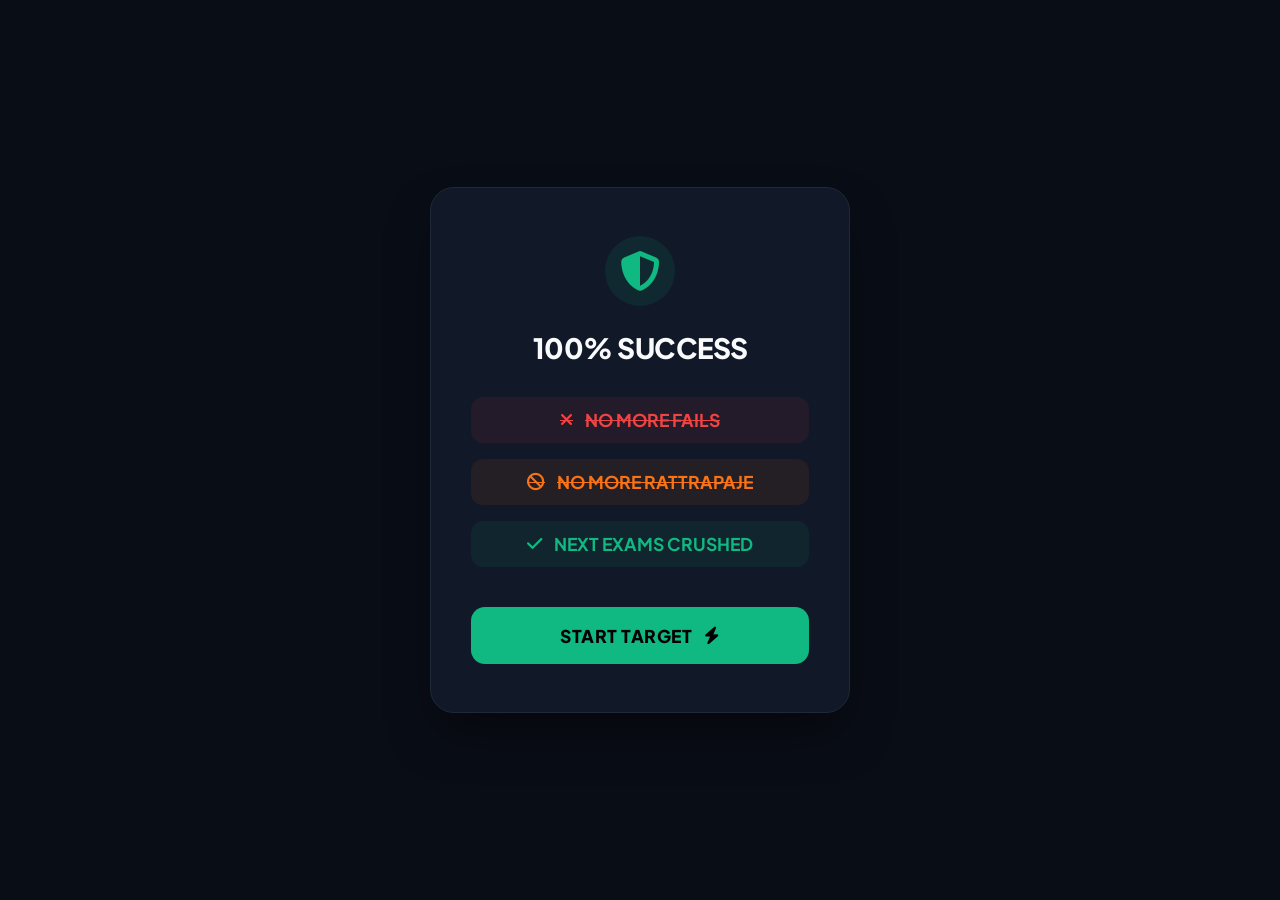
==== index.html @ 5bf4e52f "hehe" ====
<!DOCTYPE html>
<html lang="en">
<head>
    <meta charset="UTF-8">
    <meta name="viewport" content="width=device-width, initial-scale=1.0">
    <title>No Ratrapaje</title>
    <link rel="stylesheet" href="style.css">
    <link rel="icon" type="image/x-icon" href="no-entry.png">
    <link rel="stylesheet" href="https://cdnjs.cloudflare.com/ajax/libs/font-awesome/6.4.0/css/all.min.css">
</head>
<body>

    <div class="focus-card">
        <div class="icon-shield">
            <i class="fa-solid fa-shield-halved"></i>
        </div>
        
        <h1>100% SUCCESS</h1>
        
        <div class="rules-list">
            <p class="rule rule-fail"><i class="fa-solid fa-xmark"></i> NO MORE FAILS</p>
            <p class="rule rule-rat"><i class="fa-solid fa-ban"></i> NO MORE RATTRAPAJE</p>
            <p class="rule rule-win"><i class="fa-solid fa-check"></i> NEXT EXAMS CRUSHED</p>
        </div>

        <a href="3lahm9ritich.html" class="btn-start" id="start-btn">
            START TARGET <i class="fa-solid fa-bolt"></i>
        </a>
    </div>

    <script src="script.js"></script>
</body>
</html>
---- style.css ----
@import url('https://fonts.googleapis.com/css2?family=Plus+Jakarta+Sans:wght@500;700;800&display=swap');

* {
    margin: 0;
    padding: 0;
    box-sizing: border-box;
    font-family: 'Plus Jakarta Sans', sans-serif;
}

body {
    background-color: #090d16;
    height: 100vh;
    display: flex;
    justify-content: center;
    align-items: center;
    overflow: hidden;
}

.focus-card {
    background: #111827;
    border: 1px solid #1f2937;
    padding: 3rem 2.5rem;
    border-radius: 24px;
    text-align: center;
    max-width: 420px;
    width: 90%;
    box-shadow: 0 25px 50px -12px rgba(0, 0, 0, 0.5);
    transition: transform 0.3s cubic-bezier(0.175, 0.885, 0.32, 1.275);
}

.focus-card:hover {
    transform: translateY(-5px);
    border-color: #10b981;
    box-shadow: 0 0 30px rgba(16, 185, 129, 0.1);
}


.icon-shield {
    font-size: 2.5rem;
    color: #10b981;
    background: rgba(16, 185, 129, 0.1);
    width: 70px;
    height: 70px;
    border-radius: 50%;
    display: flex;
    align-items: center;
    justify-content: center;
    margin: 0 auto 1.5rem auto;
}

h1 {
    color: #f9fafb;
    font-size: 1.75rem;
    font-weight: 800;
    letter-spacing: -0.5px;
    margin-bottom: 2rem;
}

.rules-list {
    display: flex;
    flex-direction: column;
    gap: 1rem;
    margin-bottom: 2.5rem;
}

.rule {
    font-weight: 700;
    font-size: 1.1rem;
    display: flex;
    align-items: center;
    justify-content: center;
    gap: 0.75rem;
    padding: 0.75rem;
    border-radius: 12px;
}

.rule-fail {
    color: #ef4444;
    background: rgba(239, 68, 68, 0.08);
    text-decoration: line-through;
}

.rule-rat {
    color: #f97316;
    background: rgba(249, 115, 22, 0.08);
    text-decoration: line-through;
}

.rule-win {
    color: #10b981;
    background: rgba(16, 185, 129, 0.08);
}

.btn-start {
    display: inline-flex;
    align-items: center;
    justify-content: center;
    gap: 0.75rem;
    background-color: #10b981;
    color: #000;
    text-decoration: none;
    font-weight: 800;
    font-size: 1.1rem;
    width: 100%;
    padding: 1.1rem;
    border-radius: 14px;
    letter-spacing: 0.5px;
    transition: all 0.2s ease;
    cursor: pointer;
    border: none;
}

.btn-start:hover {
    background-color: #059669;
    transform: scale(1.02);
    box-shadow: 0 0 20px rgba(16, 185, 129, 0.4);
}

.btn-start:active {
    transform: scale(0.98);
}

.focus-card2 {
    width: 100%;
    max-width: 400px; 
    max-height: 85vh; 
    
    border-radius: 20px;
    overflow: hidden; 
    box-shadow: 0 20px 40px rgba(0, 0, 0, 0.6), 
                0 0 25px rgba(239, 68, 68, 0.1); 
    border: 1px solid #1f2937;
    background: #111827;
    
    display: flex;
    justify-content: center;
    align-items: center;
}

.focus-card2 video {
    width: 100%;
    height: 100%;
    
    object-fit: cover; 
    display: block;
}
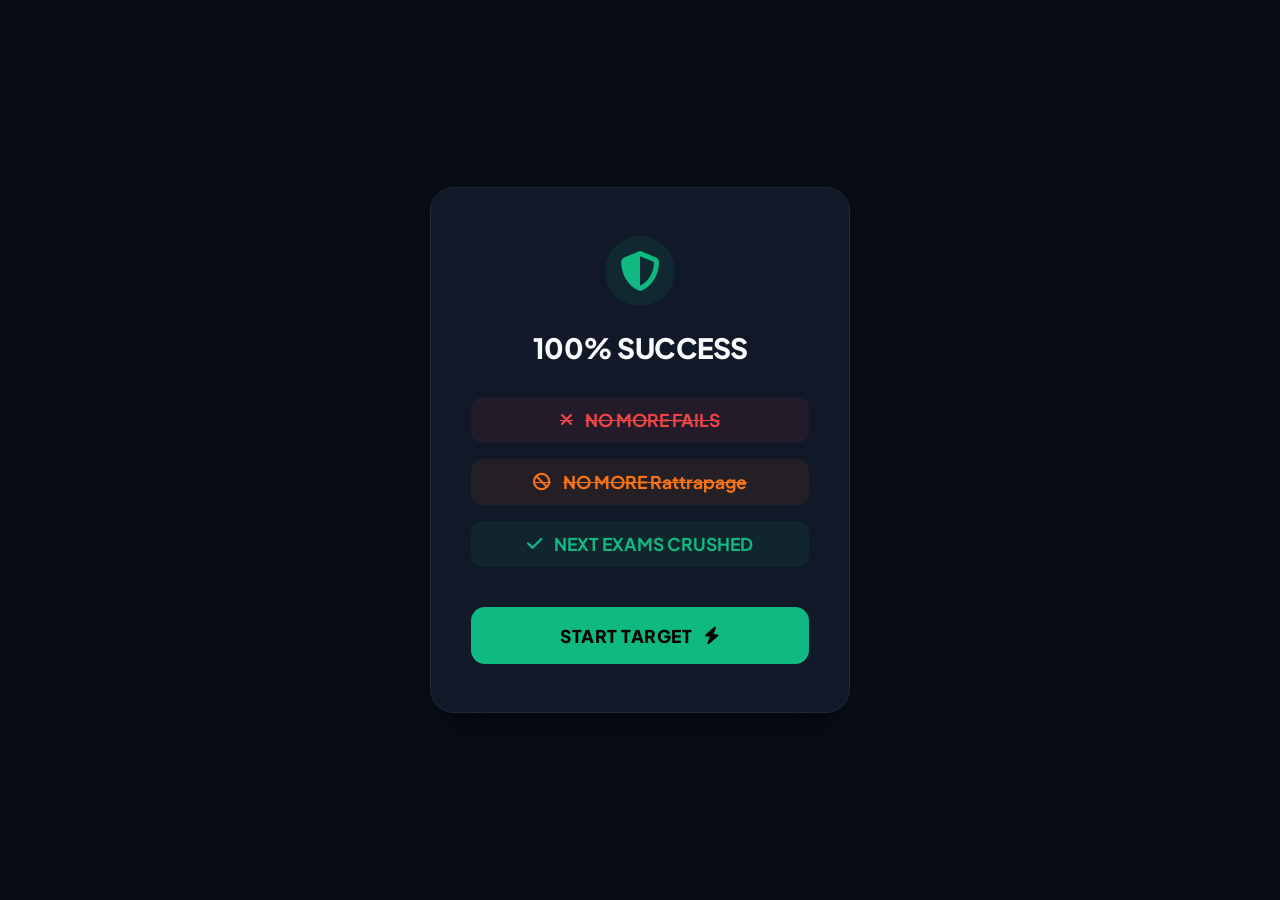
==== commit 1fa3aa63: "Update index.html" ====
--- a/index.html
+++ b/index.html
@@ -3,7 +3,7 @@
 <head>
     <meta charset="UTF-8">
     <meta name="viewport" content="width=device-width, initial-scale=1.0">
-    <title>No Ratrapaje</title>
+    <title>No Rattrapage</title>
     <link rel="stylesheet" href="style.css">
     <link rel="icon" type="image/x-icon" href="no-entry.png">
     <link rel="stylesheet" href="https://cdnjs.cloudflare.com/ajax/libs/font-awesome/6.4.0/css/all.min.css">
@@ -19,7 +19,7 @@
         
         <div class="rules-list">
             <p class="rule rule-fail"><i class="fa-solid fa-xmark"></i> NO MORE FAILS</p>
-            <p class="rule rule-rat"><i class="fa-solid fa-ban"></i> NO MORE RATTRAPAJE</p>
+            <p class="rule rule-rat"><i class="fa-solid fa-ban"></i> NO MORE Rattrapage</p>
             <p class="rule rule-win"><i class="fa-solid fa-check"></i> NEXT EXAMS CRUSHED</p>
         </div>
 
@@ -30,4 +30,4 @@
 
     <script src="script.js"></script>
 </body>
-</html>+</html>
